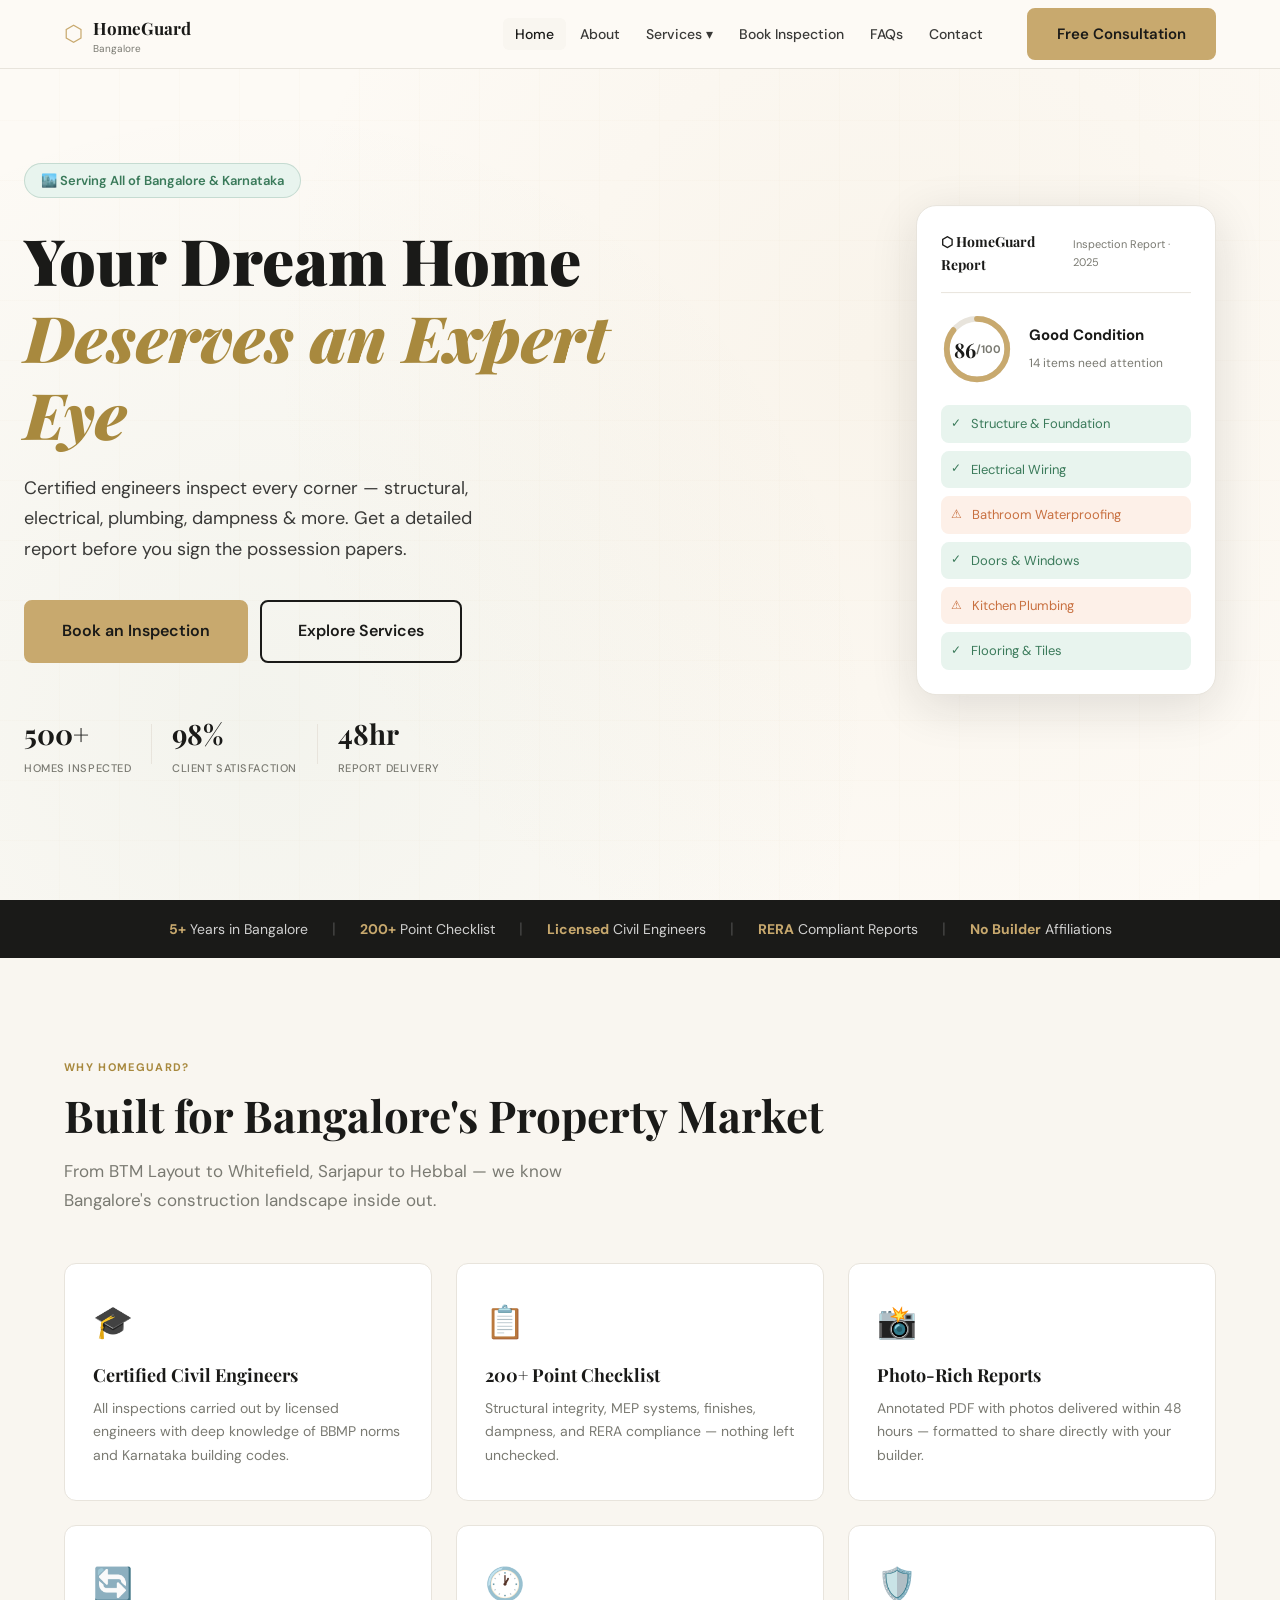
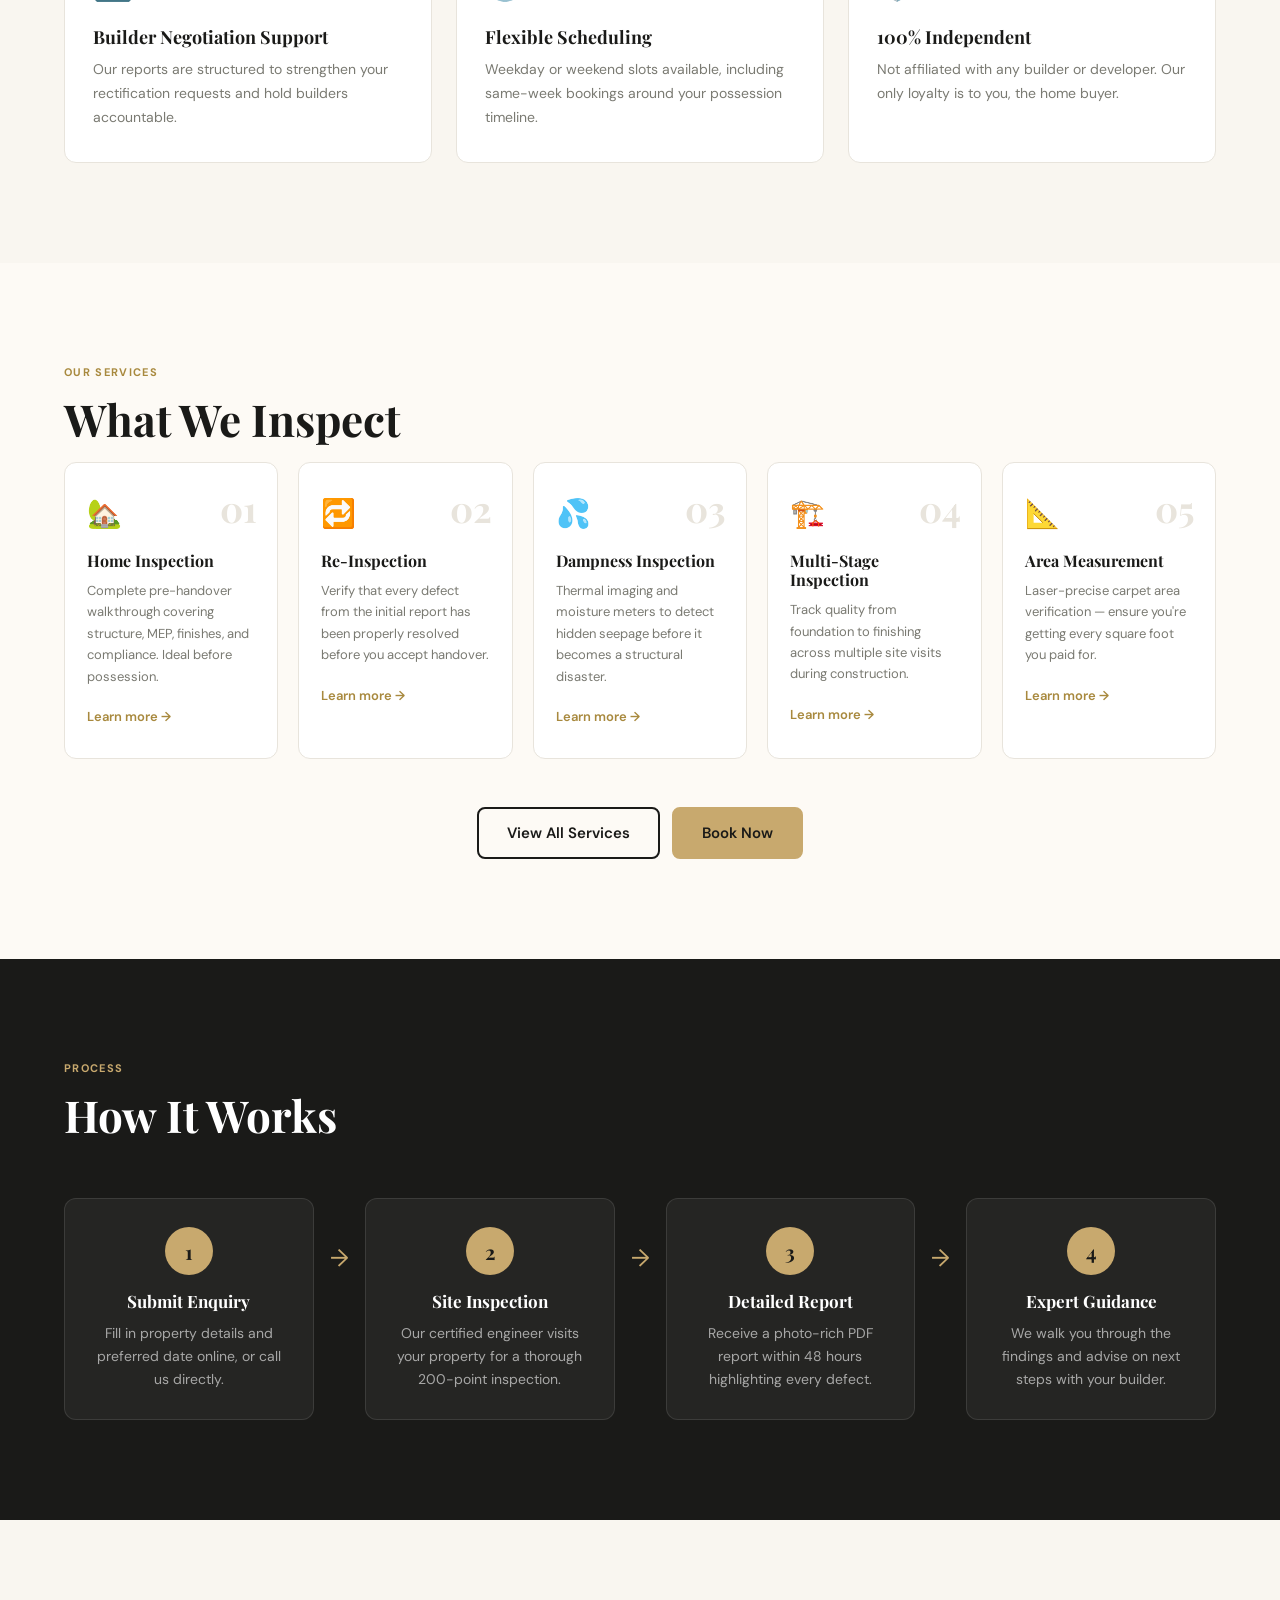
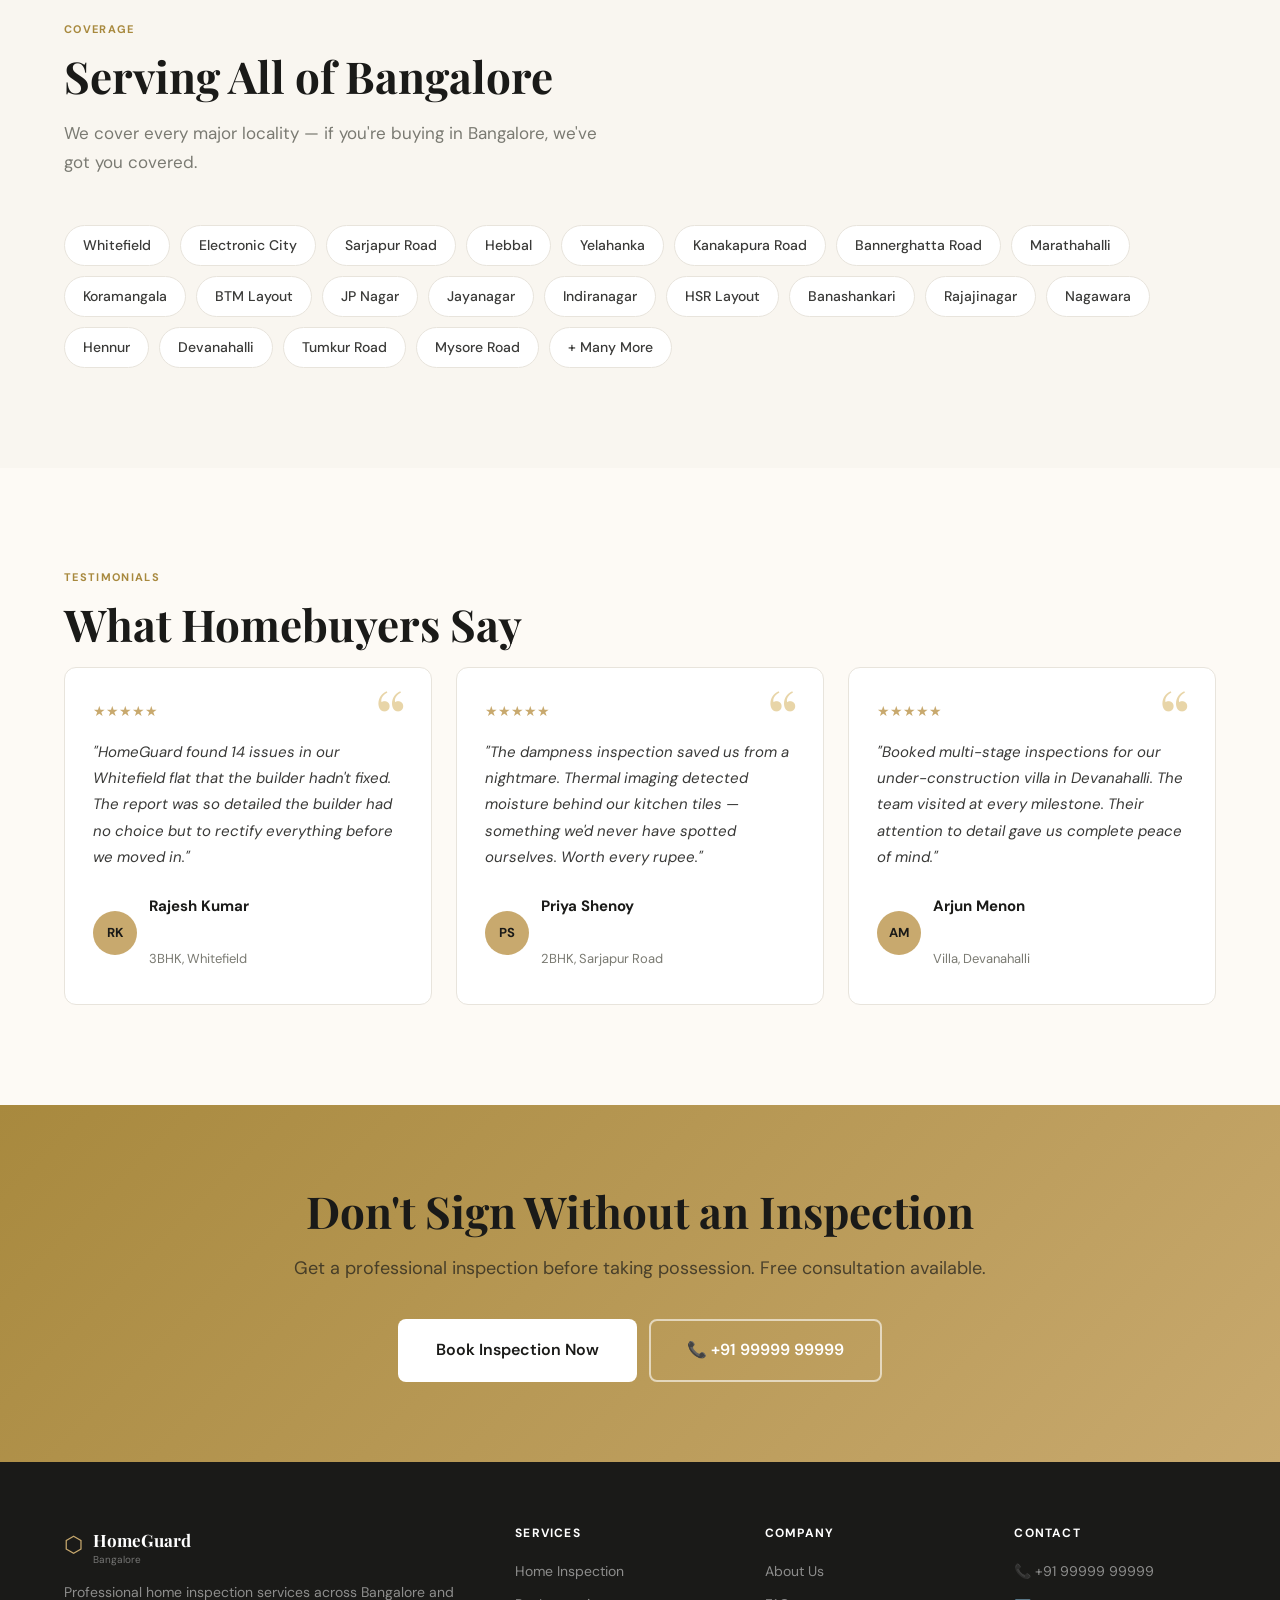
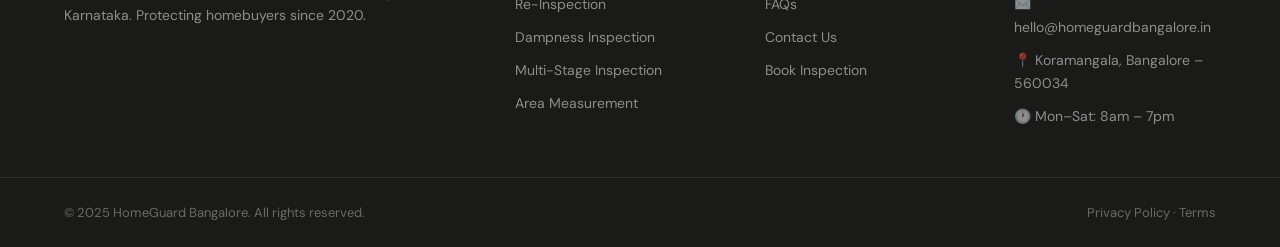
==== index.html @ 2f7a8b21 "Add files via upload" ====
<!DOCTYPE html>
<html lang="en">
<head>
  <meta charset="UTF-8" />
  <meta name="viewport" content="width=device-width, initial-scale=1.0"/>
  <title>HomeGuard Bangalore | Expert Home Inspection Services</title>
  <meta name="description" content="Professional home inspection services in Bangalore, Karnataka. Structural, electrical, plumbing, dampness and multi-stage inspections by certified engineers."/>
  <meta name="keywords" content="home inspection Bangalore, property inspection Karnataka, building inspection Bangalore, pre-handover inspection Bangalore"/>
  <link rel="stylesheet" href="css/style.css"/>
  <link rel="preconnect" href="https://fonts.googleapis.com"/>
  <link href="https://fonts.googleapis.com/css2?family=Playfair+Display:wght@400;700;900&family=DM+Sans:ital,wght@0,300;0,400;0,500;0,600;1,400&display=swap" rel="stylesheet"/>
</head>
<body>

<!-- NAV -->
<nav class="navbar" id="navbar">
  <div class="nav-inner">
    <a href="index.html" class="logo">
      <span class="logo-icon">⬡</span>
      <span class="logo-text">HomeGuard<span class="logo-sub">Bangalore</span></span>
    </a>
    <ul class="nav-links" id="navLinks">
      <li><a href="index.html" class="active">Home</a></li>
      <li><a href="pages/about.html">About</a></li>
      <li class="has-dropdown">
        <a href="pages/services.html">Services ▾</a>
        <ul class="dropdown">
          <li><a href="pages/services.html#home-inspection">Home Inspection</a></li>
          <li><a href="pages/services.html#reinspection">Re-Inspection</a></li>
          <li><a href="pages/services.html#dampness">Dampness Inspection</a></li>
          <li><a href="pages/services.html#multistage">Multi-Stage Inspection</a></li>
          <li><a href="pages/services.html#area-measurement">Area Measurement</a></li>
        </ul>
      </li>
      <li><a href="pages/enquire.html">Book Inspection</a></li>
      <li><a href="pages/faq.html">FAQs</a></li>
      <li><a href="pages/contact.html">Contact</a></li>
    </ul>
    <a href="pages/enquire.html" class="btn btn-primary nav-cta">Free Consultation</a>
    <button class="hamburger" id="hamburger" aria-label="Menu">
      <span></span><span></span><span></span>
    </button>
  </div>
</nav>

<!-- HERO -->
<section class="hero">
  <div class="hero-bg-pattern"></div>
  <div class="hero-content">
    <div class="hero-badge">🏙️ Serving All of Bangalore &amp; Karnataka</div>
    <h1 class="hero-title">
      Your Dream Home<br/>
      <em class="hero-highlight">Deserves an Expert Eye</em>
    </h1>
    <p class="hero-sub">Certified engineers inspect every corner — structural, electrical, plumbing, dampness &amp; more. Get a detailed report before you sign the possession papers.</p>
    <div class="hero-actions">
      <a href="pages/enquire.html" class="btn btn-primary btn-lg">Book an Inspection</a>
      <a href="pages/services.html" class="btn btn-outline btn-lg">Explore Services</a>
    </div>
    <div class="hero-trust">
      <div class="trust-item">
        <span class="trust-num">500+</span>
        <span class="trust-label">Homes Inspected</span>
      </div>
      <div class="trust-divider"></div>
      <div class="trust-item">
        <span class="trust-num">98%</span>
        <span class="trust-label">Client Satisfaction</span>
      </div>
      <div class="trust-divider"></div>
      <div class="trust-item">
        <span class="trust-num">48hr</span>
        <span class="trust-label">Report Delivery</span>
      </div>
    </div>
  </div>
  <div class="hero-visual">
    <div class="report-mockup">
      <div class="report-header">
        <div class="report-logo">⬡ HomeGuard Report</div>
        <div class="report-date">Inspection Report · 2025</div>
      </div>
      <div class="report-score">
        <div class="score-ring">
          <svg viewBox="0 0 100 100">
            <circle cx="50" cy="50" r="42" fill="none" stroke="#e8e4dc" stroke-width="8"/>
            <circle cx="50" cy="50" r="42" fill="none" stroke="#c8a96e" stroke-width="8"
              stroke-dasharray="226 264" stroke-linecap="round" transform="rotate(-90 50 50)"/>
          </svg>
          <div class="score-label">86<small>/100</small></div>
        </div>
        <div class="score-text">
          <strong>Good Condition</strong>
          <span>14 items need attention</span>
        </div>
      </div>
      <div class="report-items">
        <div class="ri ri-ok"><span class="ri-icon">✓</span> Structure &amp; Foundation</div>
        <div class="ri ri-ok"><span class="ri-icon">✓</span> Electrical Wiring</div>
        <div class="ri ri-warn"><span class="ri-icon">⚠</span> Bathroom Waterproofing</div>
        <div class="ri ri-ok"><span class="ri-icon">✓</span> Doors &amp; Windows</div>
        <div class="ri ri-warn"><span class="ri-icon">⚠</span> Kitchen Plumbing</div>
        <div class="ri ri-ok"><span class="ri-icon">✓</span> Flooring &amp; Tiles</div>
      </div>
    </div>
  </div>
</section>

<!-- STATS BAR -->
<div class="stats-bar">
  <div class="container stats-inner">
    <div class="stat"><strong>5+</strong> Years in Bangalore</div>
    <div class="stat-sep">|</div>
    <div class="stat"><strong>200+</strong> Point Checklist</div>
    <div class="stat-sep">|</div>
    <div class="stat"><strong>Licensed</strong> Civil Engineers</div>
    <div class="stat-sep">|</div>
    <div class="stat"><strong>RERA</strong> Compliant Reports</div>
    <div class="stat-sep">|</div>
    <div class="stat"><strong>No Builder</strong> Affiliations</div>
  </div>
</div>

<!-- WHY US -->
<section class="why-us">
  <div class="container">
    <div class="section-label">Why HomeGuard?</div>
    <h2 class="section-title">Built for Bangalore's Property Market</h2>
    <p class="section-sub">From BTM Layout to Whitefield, Sarjapur to Hebbal — we know Bangalore's construction landscape inside out.</p>
    <div class="why-grid">
      <div class="why-card">
        <div class="why-icon">🎓</div>
        <h3>Certified Civil Engineers</h3>
        <p>All inspections carried out by licensed engineers with deep knowledge of BBMP norms and Karnataka building codes.</p>
      </div>
      <div class="why-card">
        <div class="why-icon">📋</div>
        <h3>200+ Point Checklist</h3>
        <p>Structural integrity, MEP systems, finishes, dampness, and RERA compliance — nothing left unchecked.</p>
      </div>
      <div class="why-card">
        <div class="why-icon">📸</div>
        <h3>Photo-Rich Reports</h3>
        <p>Annotated PDF with photos delivered within 48 hours — formatted to share directly with your builder.</p>
      </div>
      <div class="why-card">
        <div class="why-icon">🔄</div>
        <h3>Builder Negotiation Support</h3>
        <p>Our reports are structured to strengthen your rectification requests and hold builders accountable.</p>
      </div>
      <div class="why-card">
        <div class="why-icon">🕐</div>
        <h3>Flexible Scheduling</h3>
        <p>Weekday or weekend slots available, including same-week bookings around your possession timeline.</p>
      </div>
      <div class="why-card">
        <div class="why-icon">🛡️</div>
        <h3>100% Independent</h3>
        <p>Not affiliated with any builder or developer. Our only loyalty is to you, the home buyer.</p>
      </div>
    </div>
  </div>
</section>

<!-- SERVICES -->
<section class="services-section">
  <div class="container">
    <div class="section-label">Our Services</div>
    <h2 class="section-title">What We Inspect</h2>
    <div class="services-grid">
      <div class="service-card">
        <div class="sc-num">01</div>
        <div class="sc-icon">🏡</div>
        <h3>Home Inspection</h3>
        <p>Complete pre-handover walkthrough covering structure, MEP, finishes, and compliance. Ideal before possession.</p>
        <a href="pages/services.html#home-inspection" class="sc-link">Learn more →</a>
      </div>
      <div class="service-card">
        <div class="sc-num">02</div>
        <div class="sc-icon">🔁</div>
        <h3>Re-Inspection</h3>
        <p>Verify that every defect from the initial report has been properly resolved before you accept handover.</p>
        <a href="pages/services.html#reinspection" class="sc-link">Learn more →</a>
      </div>
      <div class="service-card">
        <div class="sc-num">03</div>
        <div class="sc-icon">💦</div>
        <h3>Dampness Inspection</h3>
        <p>Thermal imaging and moisture meters to detect hidden seepage before it becomes a structural disaster.</p>
        <a href="pages/services.html#dampness" class="sc-link">Learn more →</a>
      </div>
      <div class="service-card">
        <div class="sc-num">04</div>
        <div class="sc-icon">🏗️</div>
        <h3>Multi-Stage Inspection</h3>
        <p>Track quality from foundation to finishing across multiple site visits during construction.</p>
        <a href="pages/services.html#multistage" class="sc-link">Learn more →</a>
      </div>
      <div class="service-card">
        <div class="sc-num">05</div>
        <div class="sc-icon">📐</div>
        <h3>Area Measurement</h3>
        <p>Laser-precise carpet area verification — ensure you're getting every square foot you paid for.</p>
        <a href="pages/services.html#area-measurement" class="sc-link">Learn more →</a>
      </div>
    </div>
    <div class="services-cta">
      <a href="pages/services.html" class="btn btn-outline">View All Services</a>
      <a href="pages/enquire.html" class="btn btn-primary">Book Now</a>
    </div>
  </div>
</section>

<!-- HOW IT WORKS -->
<section class="how-section">
  <div class="container">
    <div class="section-label">Process</div>
    <h2 class="section-title">How It Works</h2>
    <div class="steps">
      <div class="step">
        <div class="step-num">1</div>
        <h3>Submit Enquiry</h3>
        <p>Fill in property details and preferred date online, or call us directly.</p>
      </div>
      <div class="step-arrow">→</div>
      <div class="step">
        <div class="step-num">2</div>
        <h3>Site Inspection</h3>
        <p>Our certified engineer visits your property for a thorough 200-point inspection.</p>
      </div>
      <div class="step-arrow">→</div>
      <div class="step">
        <div class="step-num">3</div>
        <h3>Detailed Report</h3>
        <p>Receive a photo-rich PDF report within 48 hours highlighting every defect.</p>
      </div>
      <div class="step-arrow">→</div>
      <div class="step">
        <div class="step-num">4</div>
        <h3>Expert Guidance</h3>
        <p>We walk you through the findings and advise on next steps with your builder.</p>
      </div>
    </div>
  </div>
</section>

<!-- AREAS -->
<section class="areas-section">
  <div class="container">
    <div class="section-label">Coverage</div>
    <h2 class="section-title">Serving All of Bangalore</h2>
    <p class="section-sub">We cover every major locality — if you're buying in Bangalore, we've got you covered.</p>
    <div class="areas-grid">
      <span class="area-tag">Whitefield</span><span class="area-tag">Electronic City</span>
      <span class="area-tag">Sarjapur Road</span><span class="area-tag">Hebbal</span>
      <span class="area-tag">Yelahanka</span><span class="area-tag">Kanakapura Road</span>
      <span class="area-tag">Bannerghatta Road</span><span class="area-tag">Marathahalli</span>
      <span class="area-tag">Koramangala</span><span class="area-tag">BTM Layout</span>
      <span class="area-tag">JP Nagar</span><span class="area-tag">Jayanagar</span>
      <span class="area-tag">Indiranagar</span><span class="area-tag">HSR Layout</span>
      <span class="area-tag">Banashankari</span><span class="area-tag">Rajajinagar</span>
      <span class="area-tag">Nagawara</span><span class="area-tag">Hennur</span>
      <span class="area-tag">Devanahalli</span><span class="area-tag">Tumkur Road</span>
      <span class="area-tag">Mysore Road</span><span class="area-tag">+ Many More</span>
    </div>
  </div>
</section>

<!-- TESTIMONIALS -->
<section class="testi-section">
  <div class="container">
    <div class="section-label">Testimonials</div>
    <h2 class="section-title">What Homebuyers Say</h2>
    <div class="testi-grid">
      <div class="testi-card">
        <div class="testi-stars">★★★★★</div>
        <p>"HomeGuard found 14 issues in our Whitefield flat that the builder hadn't fixed. The report was so detailed the builder had no choice but to rectify everything before we moved in."</p>
        <div class="testi-author">
          <div class="testi-av">RK</div>
          <div><strong>Rajesh Kumar</strong><br/><small>3BHK, Whitefield</small></div>
        </div>
      </div>
      <div class="testi-card">
        <div class="testi-stars">★★★★★</div>
        <p>"The dampness inspection saved us from a nightmare. Thermal imaging detected moisture behind our kitchen tiles — something we'd never have spotted ourselves. Worth every rupee."</p>
        <div class="testi-author">
          <div class="testi-av">PS</div>
          <div><strong>Priya Shenoy</strong><br/><small>2BHK, Sarjapur Road</small></div>
        </div>
      </div>
      <div class="testi-card">
        <div class="testi-stars">★★★★★</div>
        <p>"Booked multi-stage inspections for our under-construction villa in Devanahalli. The team visited at every milestone. Their attention to detail gave us complete peace of mind."</p>
        <div class="testi-author">
          <div class="testi-av">AM</div>
          <div><strong>Arjun Menon</strong><br/><small>Villa, Devanahalli</small></div>
        </div>
      </div>
    </div>
  </div>
</section>

<!-- CTA BANNER -->
<section class="cta-banner">
  <div class="container">
    <h2>Don't Sign Without an Inspection</h2>
    <p>Get a professional inspection before taking possession. Free consultation available.</p>
    <div class="cta-actions">
      <a href="pages/enquire.html" class="btn btn-white btn-lg">Book Inspection Now</a>
      <a href="tel:+919999999999" class="btn btn-outline-white btn-lg">📞 +91 99999 99999</a>
    </div>
  </div>
</section>

<!-- FOOTER -->
<footer class="footer">
  <div class="container footer-inner">
    <div class="footer-brand">
      <div class="logo">
        <span class="logo-icon">⬡</span>
        <span class="logo-text">HomeGuard<span class="logo-sub">Bangalore</span></span>
      </div>
      <p>Professional home inspection services across Bangalore and Karnataka. Protecting homebuyers since 2020.</p>
    </div>
    <div class="footer-col">
      <h4>Services</h4>
      <ul>
        <li><a href="pages/services.html#home-inspection">Home Inspection</a></li>
        <li><a href="pages/services.html#reinspection">Re-Inspection</a></li>
        <li><a href="pages/services.html#dampness">Dampness Inspection</a></li>
        <li><a href="pages/services.html#multistage">Multi-Stage Inspection</a></li>
        <li><a href="pages/services.html#area-measurement">Area Measurement</a></li>
      </ul>
    </div>
    <div class="footer-col">
      <h4>Company</h4>
      <ul>
        <li><a href="pages/about.html">About Us</a></li>
        <li><a href="pages/faq.html">FAQs</a></li>
        <li><a href="pages/contact.html">Contact Us</a></li>
        <li><a href="pages/enquire.html">Book Inspection</a></li>
      </ul>
    </div>
    <div class="footer-col">
      <h4>Contact</h4>
      <ul>
        <li>📞 +91 99999 99999</li>
        <li>✉️ hello@homeguardbangalore.in</li>
        <li>📍 Koramangala, Bangalore – 560034</li>
        <li>🕐 Mon–Sat: 8am – 7pm</li>
      </ul>
    </div>
  </div>
  <div class="footer-bottom">
    <div class="container footer-bottom-inner">
      <span>© 2025 HomeGuard Bangalore. All rights reserved.</span>
      <span><a href="#">Privacy Policy</a> · <a href="#">Terms</a></span>
    </div>
  </div>
</footer>

<script src="js/main.js"></script>
</body>
</html>
---- css/style.css ----
:root {
  --cream:      #f9f6f0;
  --warm-white: #fdfaf5;
  --charcoal:   #1a1a18;
  --slate:      #3a3a38;
  --muted:      #7a7a72;
  --gold:       #c8a96e;
  --gold-light: #e8d5a8;
  --gold-dark:  #a8893e;
  --green:      #3a7a5a;
  --green-light:#e8f4ee;
  --warn:       #c87040;
  --warn-light: #fdf0e8;
  --border:     #e8e4dc;
  --shadow:     0 4px 24px rgba(26,26,24,0.08);
  --shadow-lg:  0 12px 48px rgba(26,26,24,0.12);
  --radius:     12px;
  --radius-lg:  20px;
}
*, *::before, *::after { box-sizing: border-box; margin: 0; padding: 0; }
html { scroll-behavior: smooth; }
body { background: var(--warm-white); color: var(--charcoal); font-family: 'DM Sans', sans-serif; font-size: 16px; line-height: 1.65; overflow-x: hidden; }
h1,h2,h3,h4,h5,h6 { font-family: 'Playfair Display', serif; line-height: 1.2; }
a { color: inherit; text-decoration: none; }
img { max-width: 100%; }
ul { list-style: none; }
.container { max-width: 1200px; margin: 0 auto; padding: 0 24px; }

.btn { display: inline-flex; align-items: center; gap: 8px; padding: 12px 28px; border-radius: 8px; font-family: 'DM Sans', sans-serif; font-weight: 600; font-size: 15px; cursor: pointer; transition: all 0.25s ease; border: 2px solid transparent; }
.btn-primary { background: var(--gold); color: var(--charcoal); border-color: var(--gold); }
.btn-primary:hover { background: var(--gold-dark); border-color: var(--gold-dark); transform: translateY(-1px); box-shadow: 0 6px 20px rgba(200,169,110,0.35); }
.btn-outline { background: transparent; color: var(--charcoal); border-color: var(--charcoal); }
.btn-outline:hover { background: var(--charcoal); color: var(--warm-white); }
.btn-white { background: white; color: var(--charcoal); }
.btn-white:hover { background: var(--cream); }
.btn-outline-white { background: transparent; color: white; border-color: rgba(255,255,255,0.6); }
.btn-outline-white:hover { background: rgba(255,255,255,0.15); border-color: white; }
.btn-lg { padding: 16px 36px; font-size: 16px; }

.navbar { position: fixed; top: 0; left: 0; right: 0; z-index: 100; background: rgba(253,250,245,0.95); backdrop-filter: blur(12px); border-bottom: 1px solid var(--border); transition: box-shadow 0.3s; }
.navbar.scrolled { box-shadow: var(--shadow); }
.nav-inner { display: flex; align-items: center; gap: 24px; max-width: 1200px; margin: 0 auto; padding: 0 24px; height: 68px; }
.logo { display: flex; align-items: center; gap: 10px; flex-shrink: 0; }
.logo-icon { font-size: 22px; color: var(--gold); }
.logo-text { font-family: 'Playfair Display', serif; font-size: 17px; font-weight: 700; color: var(--charcoal); }
.logo-sub { display: block; font-size: 10px; font-family: 'DM Sans', sans-serif; font-weight: 400; color: var(--muted); line-height: 1; margin-top: 1px; }
.nav-links { display: flex; align-items: center; gap: 2px; margin-left: auto; }
.nav-links a { padding: 7px 12px; border-radius: 6px; font-size: 14px; font-weight: 500; color: var(--slate); transition: all 0.2s; }
.nav-links a:hover, .nav-links a.active { background: var(--cream); color: var(--charcoal); }
.has-dropdown { position: relative; }
.dropdown { display: none; position: absolute; top: calc(100% + 8px); left: 0; background: white; border: 1px solid var(--border); border-radius: var(--radius); box-shadow: var(--shadow-lg); min-width: 220px; padding: 8px; }
.dropdown li a { display: block; padding: 10px 14px; border-radius: 6px; font-size: 14px; color: var(--slate); }
.dropdown li a:hover { background: var(--cream); color: var(--charcoal); }
.has-dropdown:hover .dropdown { display: block; }
.nav-cta { margin-left: 8px; flex-shrink: 0; }
.hamburger { display: none; flex-direction: column; gap: 5px; background: none; border: none; cursor: pointer; padding: 4px; }
.hamburger span { width: 22px; height: 2px; background: var(--charcoal); border-radius: 2px; transition: all 0.3s; }

.hero { min-height: 100vh; display: flex; align-items: center; padding: 100px 24px 60px; background: var(--warm-white); position: relative; overflow: hidden; }
.hero-bg-pattern { position: absolute; inset: 0; z-index: 0; background-image: radial-gradient(circle at 70% 40%, rgba(200,169,110,0.08) 0%, transparent 60%), radial-gradient(circle at 20% 80%, rgba(58,122,90,0.05) 0%, transparent 50%); }
.hero-bg-pattern::after { content: ''; position: absolute; inset: 0; background-image: repeating-linear-gradient(0deg, transparent, transparent 59px, rgba(200,169,110,0.06) 60px), repeating-linear-gradient(90deg, transparent, transparent 59px, rgba(200,169,110,0.06) 60px); }
.hero-content { max-width: 600px; position: relative; z-index: 1; }
.hero-badge { display: inline-flex; align-items: center; gap: 8px; background: var(--green-light); color: var(--green); border: 1px solid rgba(58,122,90,0.2); border-radius: 100px; padding: 6px 16px; font-size: 13px; font-weight: 600; margin-bottom: 24px; }
.hero-title { font-size: clamp(38px, 5vw, 64px); font-weight: 900; color: var(--charcoal); margin-bottom: 20px; }
.hero-highlight { font-style: italic; color: var(--gold-dark); }
.hero-sub { font-size: 18px; color: var(--slate); line-height: 1.7; margin-bottom: 36px; max-width: 480px; }
.hero-actions { display: flex; gap: 12px; flex-wrap: wrap; margin-bottom: 48px; }
.hero-trust { display: flex; align-items: center; gap: 20px; flex-wrap: wrap; }
.trust-item { display: flex; flex-direction: column; gap: 2px; }
.trust-num { font-family: 'Playfair Display', serif; font-size: 28px; font-weight: 700; color: var(--charcoal); }
.trust-label { font-size: 11px; color: var(--muted); font-weight: 500; text-transform: uppercase; letter-spacing: 0.05em; }
.trust-divider { width: 1px; height: 40px; background: var(--border); }
.hero-visual { position: absolute; right: 5%; top: 50%; transform: translateY(-50%); z-index: 1; }
.report-mockup { background: white; border: 1px solid var(--border); border-radius: var(--radius-lg); box-shadow: var(--shadow-lg); padding: 24px; width: 300px; }
.report-header { display: flex; justify-content: space-between; align-items: center; margin-bottom: 20px; padding-bottom: 16px; border-bottom: 1px solid var(--border); }
.report-logo { font-family: 'Playfair Display', serif; font-size: 14px; font-weight: 700; color: var(--charcoal); }
.report-date { font-size: 11px; color: var(--muted); }
.report-score { display: flex; align-items: center; gap: 16px; margin-bottom: 20px; }
.score-ring { width: 72px; height: 72px; position: relative; flex-shrink: 0; }
.score-ring svg { width: 100%; height: 100%; }
.score-label { position: absolute; inset: 0; display: flex; align-items: center; justify-content: center; font-family: 'Playfair Display', serif; font-size: 20px; font-weight: 700; }
.score-label small { font-size: 11px; font-family: 'DM Sans', sans-serif; color: var(--muted); }
.score-text strong { font-size: 15px; display: block; margin-bottom: 2px; }
.score-text span { font-size: 12px; color: var(--muted); }
.report-items { display: flex; flex-direction: column; gap: 8px; }
.ri { display: flex; align-items: center; gap: 10px; font-size: 13px; padding: 8px 10px; border-radius: 8px; }
.ri-ok { background: var(--green-light); color: var(--green); }
.ri-warn { background: var(--warn-light); color: var(--warn); }
.ri-icon { font-size: 12px; }

.stats-bar { background: var(--charcoal); padding: 16px 0; }
.stats-inner { display: flex; align-items: center; justify-content: center; gap: 24px; flex-wrap: wrap; }
.stat { color: rgba(255,255,255,0.8); font-size: 14px; }
.stat strong { color: var(--gold); }
.stat-sep { color: rgba(255,255,255,0.2); }

.section-label { font-size: 11px; font-weight: 700; text-transform: uppercase; letter-spacing: 0.12em; color: var(--gold-dark); margin-bottom: 12px; }
.section-title { font-size: clamp(28px, 4vw, 44px); margin-bottom: 16px; }
.section-sub { font-size: 17px; color: var(--muted); max-width: 560px; line-height: 1.7; margin-bottom: 48px; }

.why-us { padding: 100px 0; background: var(--cream); }
.why-grid { display: grid; grid-template-columns: repeat(3, 1fr); gap: 24px; }
.why-card { background: white; border: 1px solid var(--border); border-radius: var(--radius); padding: 32px 28px; transition: all 0.25s; }
.why-card:hover { transform: translateY(-4px); box-shadow: var(--shadow); border-color: var(--gold-light); }
.why-icon { font-size: 32px; margin-bottom: 16px; }
.why-card h3 { font-size: 18px; margin-bottom: 10px; }
.why-card p { font-size: 14px; color: var(--muted); line-height: 1.7; }

.services-section { padding: 100px 0; }
.services-grid { display: grid; grid-template-columns: repeat(5, 1fr); gap: 20px; margin-bottom: 48px; }
.service-card { background: white; border: 1px solid var(--border); border-radius: var(--radius); padding: 28px 22px; position: relative; overflow: hidden; transition: all 0.25s; }
.service-card:hover { transform: translateY(-4px); box-shadow: var(--shadow); }
.service-card:hover .sc-num { color: var(--gold-light); }
.sc-num { font-family: 'Playfair Display', serif; font-size: 36px; font-weight: 700; color: var(--border); position: absolute; top: 16px; right: 20px; transition: color 0.25s; }
.sc-icon { font-size: 28px; margin-bottom: 14px; }
.service-card h3 { font-size: 16px; margin-bottom: 10px; }
.service-card p { font-size: 13px; color: var(--muted); line-height: 1.65; margin-bottom: 16px; }
.sc-link { font-size: 13px; font-weight: 600; color: var(--gold-dark); }
.sc-link:hover { text-decoration: underline; }
.services-cta { display: flex; gap: 12px; justify-content: center; }

.how-section { padding: 100px 0; background: var(--charcoal); }
.how-section .section-label { color: var(--gold); }
.how-section .section-title { color: white; margin-bottom: 56px; }
.steps { display: flex; align-items: flex-start; gap: 16px; }
.step { flex: 1; background: rgba(255,255,255,0.05); border: 1px solid rgba(255,255,255,0.1); border-radius: var(--radius); padding: 28px 24px; text-align: center; }
.step-num { width: 48px; height: 48px; background: var(--gold); color: var(--charcoal); border-radius: 50%; font-family: 'Playfair Display', serif; font-weight: 700; font-size: 20px; display: flex; align-items: center; justify-content: center; margin: 0 auto 16px; }
.step h3 { color: white; font-size: 17px; margin-bottom: 10px; }
.step p { color: rgba(255,255,255,0.6); font-size: 14px; line-height: 1.65; }
.step-arrow { color: var(--gold); font-size: 24px; margin-top: 40px; flex-shrink: 0; }

.areas-section { padding: 100px 0; background: var(--cream); }
.areas-grid { display: flex; flex-wrap: wrap; gap: 10px; }
.area-tag { background: white; border: 1px solid var(--border); border-radius: 100px; padding: 8px 18px; font-size: 14px; font-weight: 500; color: var(--slate); transition: all 0.2s; cursor: default; }
.area-tag:hover { background: var(--gold); color: var(--charcoal); border-color: var(--gold); }

.testi-section { padding: 100px 0; }
.testi-grid { display: grid; grid-template-columns: repeat(3, 1fr); gap: 24px; }
.testi-card { background: white; border: 1px solid var(--border); border-radius: var(--radius); padding: 32px 28px; position: relative; }
.testi-card::before { content: '\201C'; font-family: 'Playfair Display', serif; font-size: 80px; color: var(--gold-light); position: absolute; top: 8px; right: 24px; line-height: 1; }
.testi-stars { color: var(--gold); font-size: 14px; margin-bottom: 16px; }
.testi-card p { font-size: 15px; color: var(--slate); line-height: 1.75; margin-bottom: 24px; font-style: italic; }
.testi-author { display: flex; align-items: center; gap: 12px; }
.testi-av { width: 44px; height: 44px; background: var(--gold); color: var(--charcoal); border-radius: 50%; display: flex; align-items: center; justify-content: center; font-weight: 700; font-size: 13px; flex-shrink: 0; }
.testi-author strong { font-size: 15px; display: block; }
.testi-author small { color: var(--muted); font-size: 13px; }

.cta-banner { padding: 80px 0; background: linear-gradient(135deg, var(--gold-dark), var(--gold)); text-align: center; }
.cta-banner h2 { color: var(--charcoal); font-size: clamp(28px, 4vw, 44px); margin-bottom: 16px; }
.cta-banner p { color: rgba(26,26,24,0.7); font-size: 18px; margin-bottom: 36px; }
.cta-actions { display: flex; gap: 12px; justify-content: center; flex-wrap: wrap; }

.footer { background: var(--charcoal); padding: 64px 0 0; }
.footer-inner { display: grid; grid-template-columns: 2fr 1fr 1fr 1fr; gap: 48px; }
.footer-brand .logo { margin-bottom: 16px; }
.footer-brand .logo-text { color: white; }
.footer-brand .logo-sub { color: rgba(255,255,255,0.4); }
.footer-brand > p { color: rgba(255,255,255,0.5); font-size: 14px; line-height: 1.7; }
.footer-col h4 { color: white; font-family: 'DM Sans', sans-serif; font-size: 12px; font-weight: 700; text-transform: uppercase; letter-spacing: 0.1em; margin-bottom: 20px; }
.footer-col ul { display: flex; flex-direction: column; gap: 10px; }
.footer-col ul li, .footer-col ul li a { color: rgba(255,255,255,0.5); font-size: 14px; }
.footer-col ul li a:hover { color: var(--gold); }
.footer-bottom { border-top: 1px solid rgba(255,255,255,0.1); margin-top: 48px; padding: 24px 0; }
.footer-bottom-inner { display: flex; justify-content: space-between; align-items: center; flex-wrap: wrap; gap: 12px; }
.footer-bottom-inner span, .footer-bottom-inner a { font-size: 13px; color: rgba(255,255,255,0.35); }
.footer-bottom-inner a:hover { color: var(--gold); }

.page-hero { padding: 140px 24px 60px; text-align: center; background: linear-gradient(180deg, var(--cream) 0%, var(--warm-white) 100%); border-bottom: 1px solid var(--border); }
.page-hero h1 { font-size: clamp(32px, 5vw, 56px); margin-bottom: 16px; }
.page-hero p { font-size: 18px; color: var(--muted); max-width: 580px; margin: 0 auto; line-height: 1.7; }

.form-section { padding: 80px 0; }
.form-wrap { max-width: 760px; margin: 0 auto; }
.form-card { background: white; border: 1px solid var(--border); border-radius: var(--radius-lg); padding: 48px; box-shadow: var(--shadow); }
.form-grid { display: grid; grid-template-columns: 1fr 1fr; gap: 20px; }
.form-group { display: flex; flex-direction: column; gap: 8px; }
.form-group.full { grid-column: 1 / -1; }
.form-group label { font-size: 14px; font-weight: 600; color: var(--slate); }
.form-group input, .form-group select, .form-group textarea { padding: 12px 16px; border: 1px solid var(--border); border-radius: 8px; font-family: 'DM Sans', sans-serif; font-size: 15px; color: var(--charcoal); background: var(--warm-white); transition: border-color 0.2s; outline: none; }
.form-group input:focus, .form-group select:focus, .form-group textarea:focus { border-color: var(--gold); }
.form-group textarea { resize: vertical; min-height: 100px; }
.form-submit { margin-top: 24px; }
.form-submit .btn { width: 100%; justify-content: center; padding: 16px; font-size: 16px; }
.form-note { text-align: center; font-size: 13px; color: var(--muted); margin-top: 12px; }
.success-box { background: var(--green-light); border: 1px solid rgba(58,122,90,0.3); border-radius: var(--radius); padding: 32px; text-align: center; display: none; }
.success-box.show { display: block; }
.success-box h3 { color: var(--green); font-size: 24px; margin-bottom: 8px; }
.success-box p { color: var(--slate); }

.service-detail { padding: 80px 0; border-bottom: 1px solid var(--border); }
.service-detail:last-child { border-bottom: none; }
.sd-inner { display: grid; grid-template-columns: 1fr 1fr; gap: 64px; align-items: start; }
.service-detail.reverse .sd-inner { direction: rtl; }
.service-detail.reverse .sd-content { direction: ltr; }
.sd-meta { display: flex; align-items: center; gap: 12px; margin-bottom: 16px; }
.sd-icon { font-size: 36px; }
.sd-num { font-family: 'Playfair Display', serif; font-size: 48px; font-weight: 900; color: var(--border); line-height: 1; }
.sd-content h2 { font-size: 32px; margin-bottom: 16px; }
.sd-content p { color: var(--slate); line-height: 1.75; margin-bottom: 16px; }
.sd-features { display: flex; flex-direction: column; gap: 10px; margin: 20px 0 28px; }
.sd-feat { display: flex; align-items: flex-start; gap: 10px; font-size: 15px; color: var(--slate); }
.sd-feat::before { content: '✓'; color: var(--green); font-weight: 700; flex-shrink: 0; margin-top: 2px; }
.sd-visual { background: var(--cream); border: 1px solid var(--border); border-radius: var(--radius-lg); padding: 40px; display: flex; align-items: center; justify-content: center; min-height: 300px; direction: ltr; }
.sd-visual-inner { text-align: center; }
.sd-visual-icon { font-size: 64px; display: block; margin-bottom: 16px; }
.sd-visual-title { font-family: 'Playfair Display', serif; font-size: 20px; margin-bottom: 8px; }
.sd-visual-sub { font-size: 14px; color: var(--muted); }

.faq-section { padding: 80px 0; }
.faq-list { max-width: 800px; margin: 0 auto; display: flex; flex-direction: column; gap: 12px; }
.faq-item { border: 1px solid var(--border); border-radius: var(--radius); overflow: hidden; }
.faq-q { width: 100%; display: flex; justify-content: space-between; align-items: center; padding: 20px 24px; background: none; border: none; cursor: pointer; font-family: 'DM Sans', sans-serif; font-size: 16px; font-weight: 600; color: var(--charcoal); text-align: left; gap: 16px; }
.faq-q:hover { background: var(--cream); }
.faq-ch { font-size: 18px; color: var(--gold-dark); transition: transform 0.3s; flex-shrink: 0; }
.faq-item.open .faq-ch { transform: rotate(180deg); }
.faq-a { display: none; padding: 0 24px 20px; color: var(--slate); font-size: 15px; line-height: 1.75; }
.faq-item.open .faq-a { display: block; }

.contact-section { padding: 80px 0; }
.contact-grid { display: grid; grid-template-columns: 1fr 1.4fr; gap: 48px; align-items: start; }
.contact-info h2 { font-size: 36px; margin-bottom: 8px; }
.contact-info > p { color: var(--muted); margin-bottom: 36px; }
.contact-items { display: flex; flex-direction: column; gap: 24px; }
.contact-item { display: flex; gap: 16px; }
.ci-icon { font-size: 22px; flex-shrink: 0; }
.ci-body h4 { font-size: 15px; font-family: 'DM Sans', sans-serif; font-weight: 600; margin-bottom: 4px; }
.ci-body p { font-size: 14px; color: var(--muted); }

.about-section { padding: 80px 0; }
.about-grid { display: grid; grid-template-columns: 1fr 1fr; gap: 64px; align-items: center; }
.about-text h2 { font-size: 36px; margin-bottom: 20px; }
.about-text p { color: var(--slate); line-height: 1.8; margin-bottom: 16px; }
.about-visual { background: var(--cream); border-radius: var(--radius-lg); padding: 32px; display: flex; flex-direction: column; gap: 16px; }
.av-item { background: white; border: 1px solid var(--border); border-radius: var(--radius); padding: 20px; display: flex; align-items: center; gap: 16px; }
.av-icon { font-size: 28px; }
.av-body h4 { font-size: 15px; font-family: 'DM Sans', sans-serif; font-weight: 600; margin-bottom: 2px; }
.av-body p { font-size: 13px; color: var(--muted); }
.team-section { padding: 80px 0; background: var(--cream); }
.team-grid { display: grid; grid-template-columns: repeat(3, 1fr); gap: 24px; margin-top: 48px; }
.team-card { background: white; border: 1px solid var(--border); border-radius: var(--radius); padding: 32px 24px; text-align: center; }
.team-av { width: 72px; height: 72px; background: var(--gold); border-radius: 50%; display: flex; align-items: center; justify-content: center; font-size: 22px; font-weight: 700; margin: 0 auto 16px; font-family: 'Playfair Display', serif; color: var(--charcoal); }
.team-card h3 { font-size: 18px; margin-bottom: 4px; }
.team-card .role { font-size: 13px; color: var(--gold-dark); font-weight: 600; margin-bottom: 12px; display: block; }
.team-card p { font-size: 13px; color: var(--muted); line-height: 1.65; }

@media (max-width: 1100px) { .services-grid { grid-template-columns: repeat(3, 1fr); } .hero-visual { display: none; } }
@media (max-width: 900px) { .why-grid { grid-template-columns: repeat(2, 1fr); } .testi-grid { grid-template-columns: repeat(2, 1fr); } .footer-inner { grid-template-columns: 1fr 1fr; } .steps { flex-direction: column; } .step-arrow { transform: rotate(90deg); margin: 0 auto; } .sd-inner { grid-template-columns: 1fr; } .service-detail.reverse .sd-inner { direction: ltr; } .about-grid { grid-template-columns: 1fr; } .contact-grid { grid-template-columns: 1fr; } .team-grid { grid-template-columns: repeat(2, 1fr); } }
@media (max-width: 768px) { .nav-links, .nav-cta { display: none; } .hamburger { display: flex; } .nav-links.open { display: flex; flex-direction: column; position: fixed; top: 68px; left: 0; right: 0; background: var(--warm-white); border-bottom: 1px solid var(--border); padding: 16px 24px; gap: 4px; z-index: 99; } .has-dropdown .dropdown { position: static; box-shadow: none; border: none; padding: 0 0 0 12px; } .services-grid { grid-template-columns: repeat(2, 1fr); } .why-grid { grid-template-columns: 1fr; } .testi-grid { grid-template-columns: 1fr; } .footer-inner { grid-template-columns: 1fr; gap: 32px; } .form-grid { grid-template-columns: 1fr; } .form-card { padding: 28px 20px; } .stats-inner { gap: 12px; } .stat-sep { display: none; } }
@media (max-width: 480px) { .hero { padding-top: 88px; } .hero-title { font-size: 32px; } .services-grid { grid-template-columns: 1fr; } .team-grid { grid-template-columns: 1fr; } }
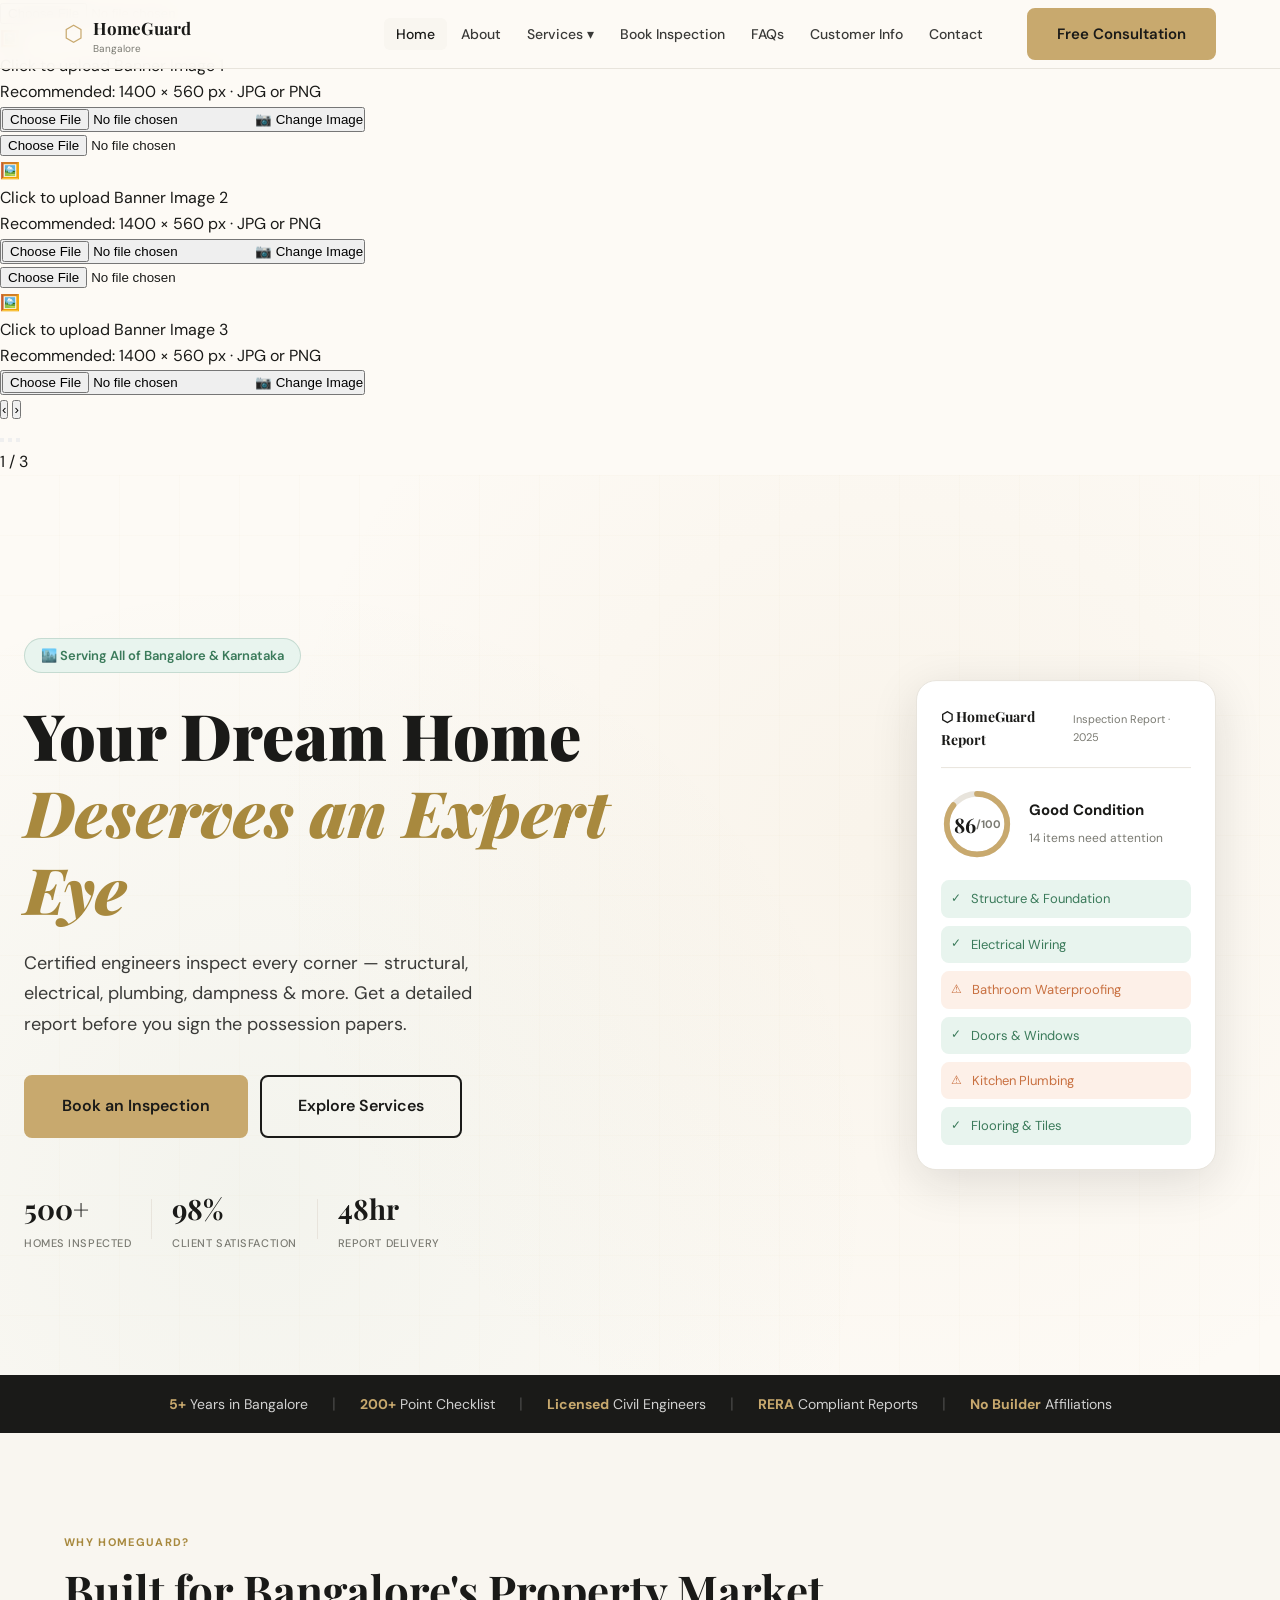
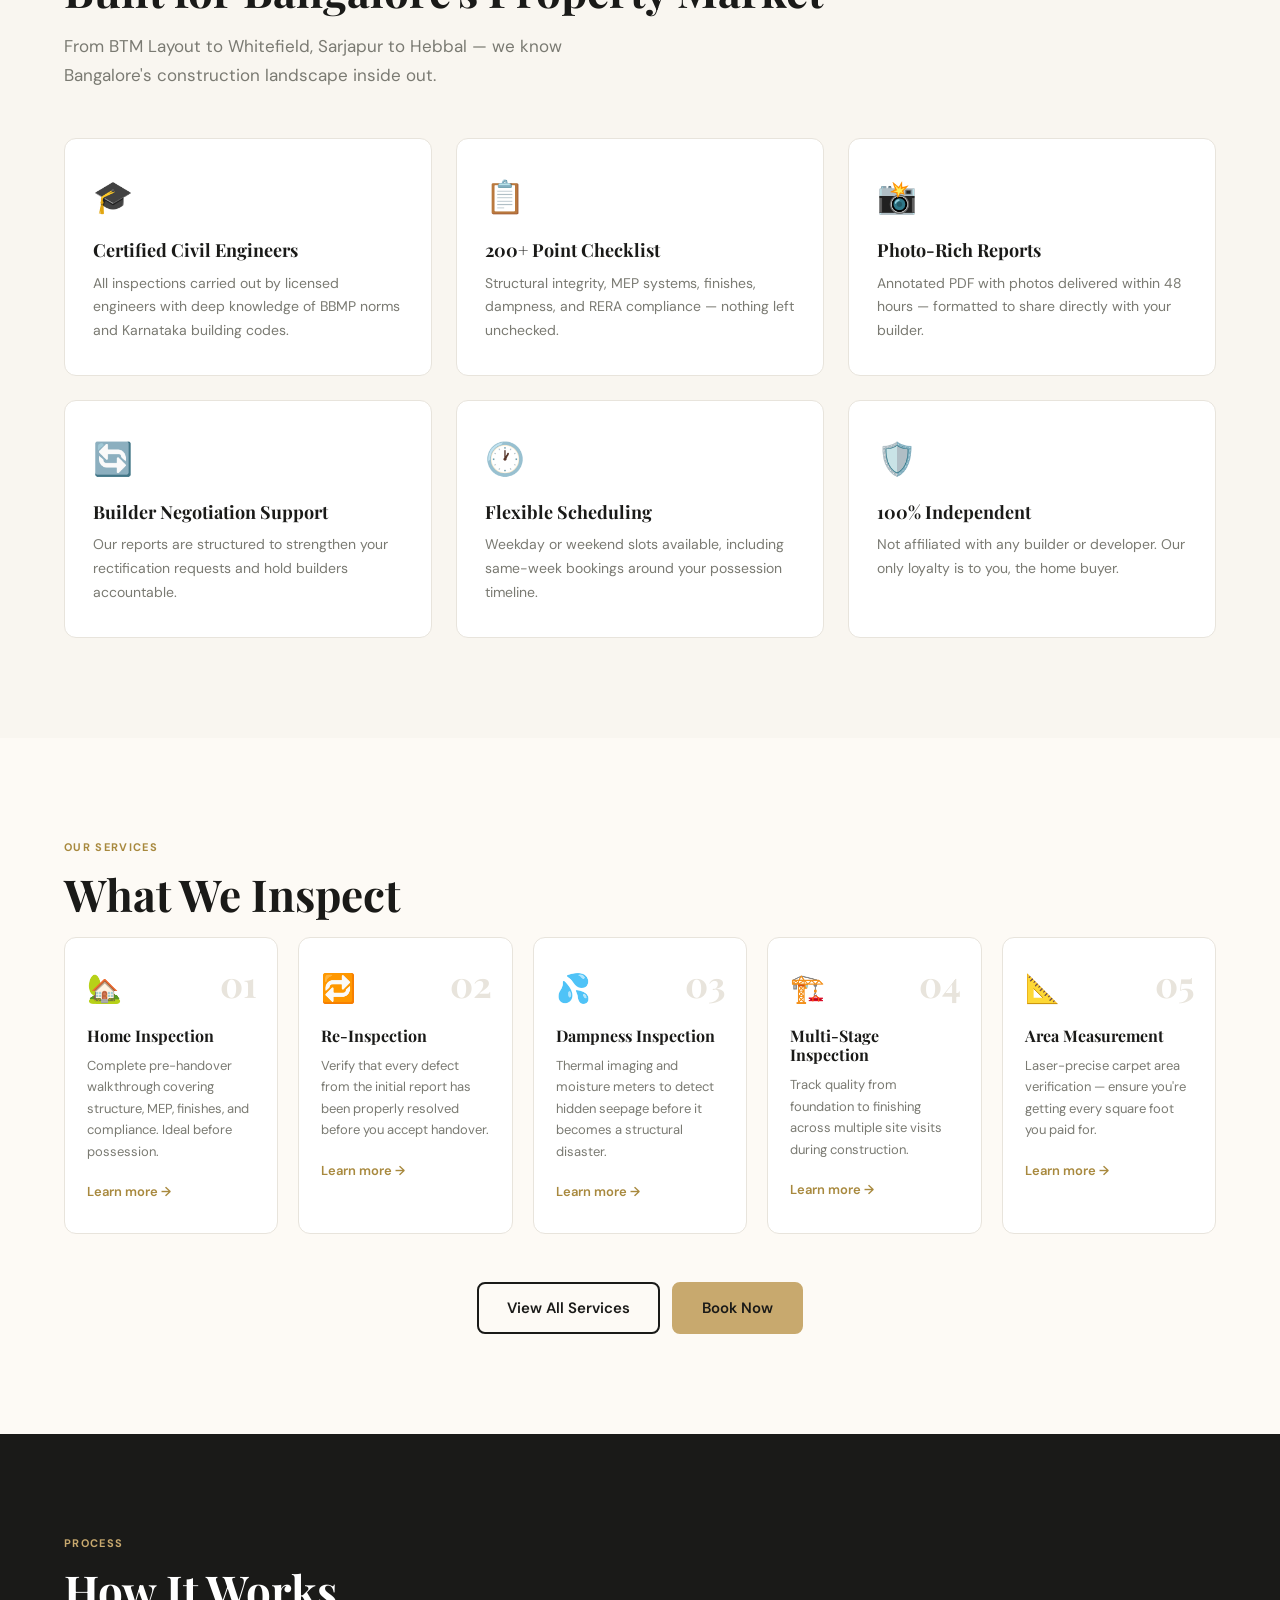
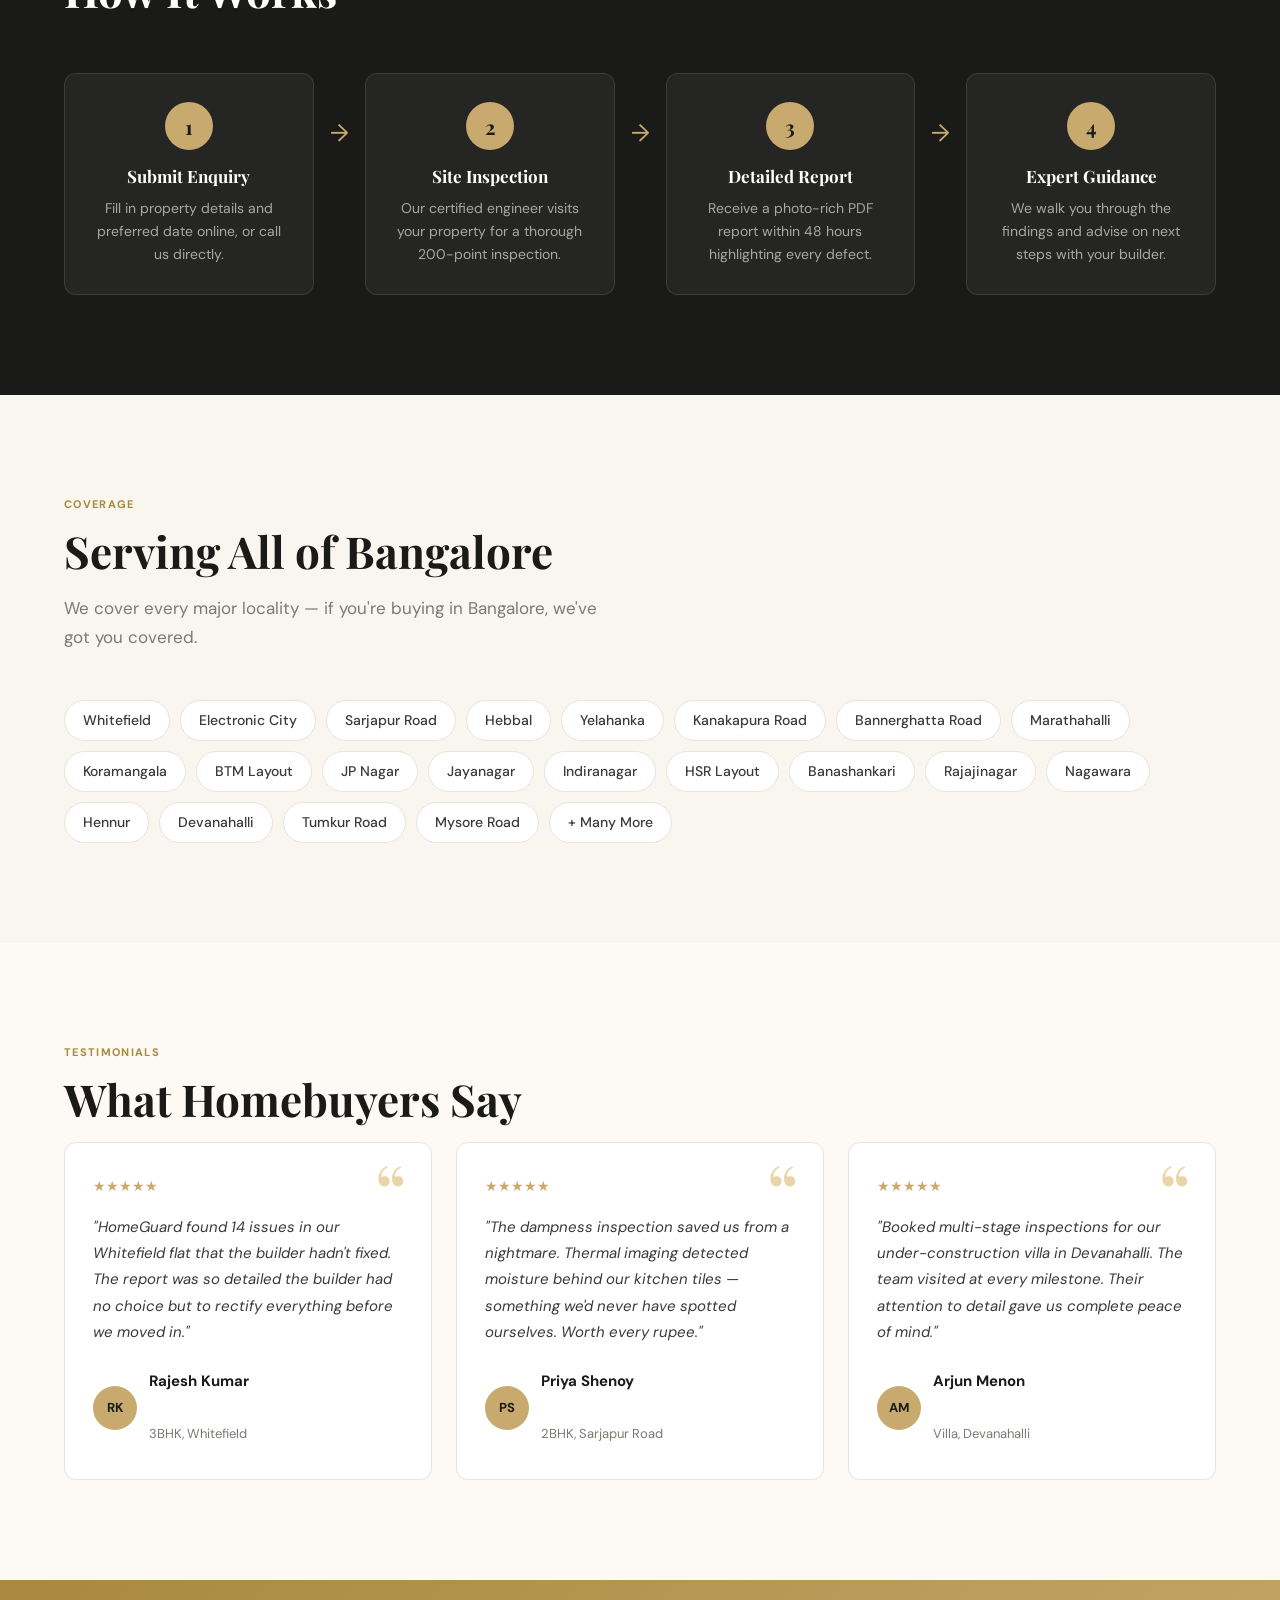
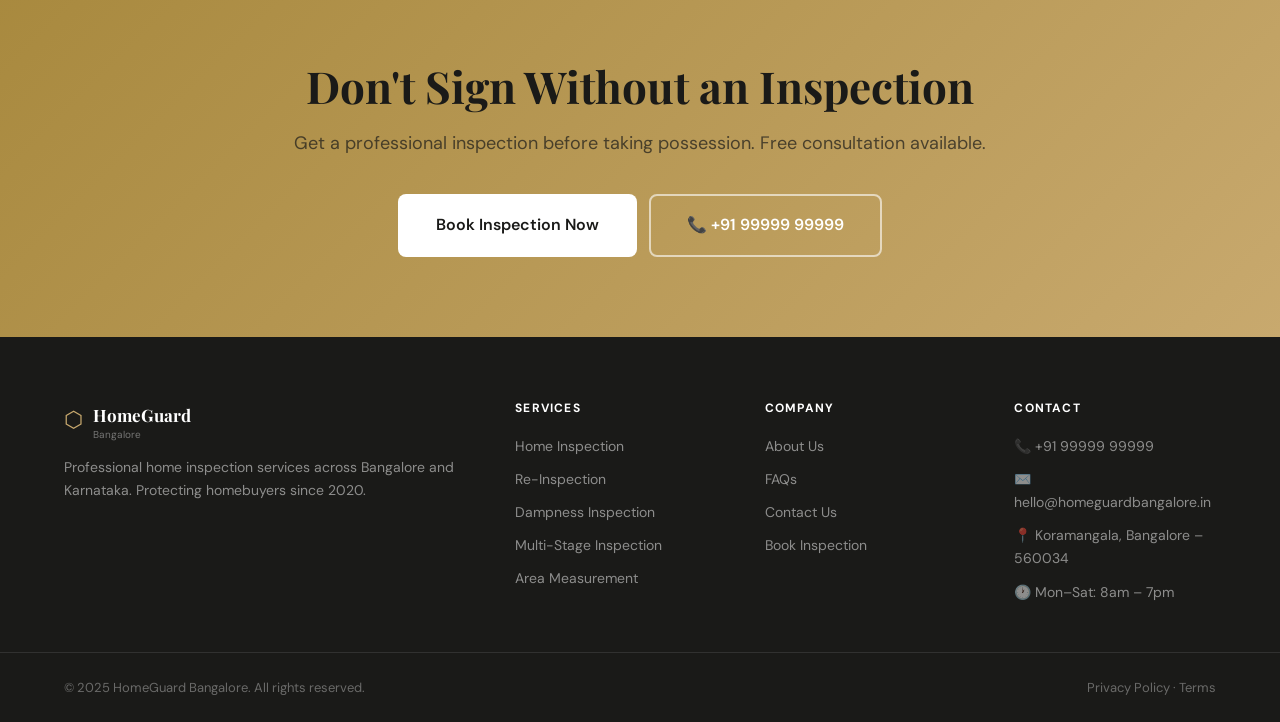
==== commit 6c2fdc22: "Add files via upload" ====
--- a/index.html
+++ b/index.html
@@ -34,6 +34,7 @@
       </li>
       <li><a href="pages/enquire.html">Book Inspection</a></li>
       <li><a href="pages/faq.html">FAQs</a></li>
+      <li><a href="customer-info.html">Customer Info</a></li>
       <li><a href="pages/contact.html">Contact</a></li>
     </ul>
     <a href="pages/enquire.html" class="btn btn-primary nav-cta">Free Consultation</a>
@@ -42,6 +43,75 @@
     </button>
   </div>
 </nav>
+
+<!-- ── IMAGE BANNER SLIDER ──────────────────── -->
+<div class="banner-slider" id="bannerSlider">
+  <div class="banner-track" id="bannerTrack">
+
+    <!-- SLIDE 1 -->
+    <div class="banner-slide active" id="slide-0">
+      <div class="banner-upload-placeholder" id="placeholder-0">
+        <input type="file" accept="image/*" data-slide="0" class="banner-file-input" title="Upload banner image 1"/>
+        <div class="upload-icon">🖼️</div>
+        <div class="upload-label">Click to upload Banner Image 1</div>
+        <div class="upload-sub">Recommended: 1400 × 560 px · JPG or PNG</div>
+      </div>
+      <div class="banner-overlay" id="overlay-0" style="display:none">
+        <div class="banner-caption">
+          <h2>Expert Home Inspections<br/>Across Bangalore</h2>
+          <p>Certified engineers. Photo-backed reports. 24-hour turnaround.</p>
+          <a href="pages/enquire.html" class="btn btn-primary">Book Inspection</a>
+        </div>
+      </div>
+      <button class="banner-edit-btn"><input type="file" accept="image/*" data-slide="0" class="banner-file-input"/>📷 Change Image</button>
+    </div>
+
+    <!-- SLIDE 2 -->
+    <div class="banner-slide" id="slide-1">
+      <div class="banner-upload-placeholder" id="placeholder-1">
+        <input type="file" accept="image/*" data-slide="1" class="banner-file-input" title="Upload banner image 2"/>
+        <div class="upload-icon">🖼️</div>
+        <div class="upload-label">Click to upload Banner Image 2</div>
+        <div class="upload-sub">Recommended: 1400 × 560 px · JPG or PNG</div>
+      </div>
+      <div class="banner-overlay" id="overlay-1" style="display:none">
+        <div class="banner-caption">
+          <h2>Protect Your Investment<br/>Before Possession</h2>
+          <p>Don't sign until a certified engineer has checked every corner.</p>
+          <a href="pages/services.html" class="btn btn-primary">Our Services</a>
+        </div>
+      </div>
+      <button class="banner-edit-btn"><input type="file" accept="image/*" data-slide="1" class="banner-file-input"/>📷 Change Image</button>
+    </div>
+
+    <!-- SLIDE 3 -->
+    <div class="banner-slide" id="slide-2">
+      <div class="banner-upload-placeholder" id="placeholder-2">
+        <input type="file" accept="image/*" data-slide="2" class="banner-file-input" title="Upload banner image 3"/>
+        <div class="upload-icon">🖼️</div>
+        <div class="upload-label">Click to upload Banner Image 3</div>
+        <div class="upload-sub">Recommended: 1400 × 560 px · JPG or PNG</div>
+      </div>
+      <div class="banner-overlay" id="overlay-2" style="display:none">
+        <div class="banner-caption">
+          <h2>Dampness · Structural<br/>Electrical · Area Checks</h2>
+          <p>200+ point checklist. Trusted by 500+ Bangalore homebuyers.</p>
+          <a href="customer-info.html" class="btn btn-primary">Get in Touch</a>
+        </div>
+      </div>
+      <button class="banner-edit-btn"><input type="file" accept="image/*" data-slide="2" class="banner-file-input"/>📷 Change Image</button>
+    </div>
+
+  </div>
+  <button class="banner-arrow prev" id="bannerPrev" aria-label="Previous">&#8249;</button>
+  <button class="banner-arrow next" id="bannerNext" aria-label="Next">&#8250;</button>
+  <div class="banner-dots" id="bannerDots">
+    <button class="banner-dot active" data-index="0"></button>
+    <button class="banner-dot" data-index="1"></button>
+    <button class="banner-dot" data-index="2"></button>
+  </div>
+  <div class="banner-counter" id="bannerCounter">1 / 3</div>
+</div>
 
 <!-- HERO -->
 <section class="hero">
